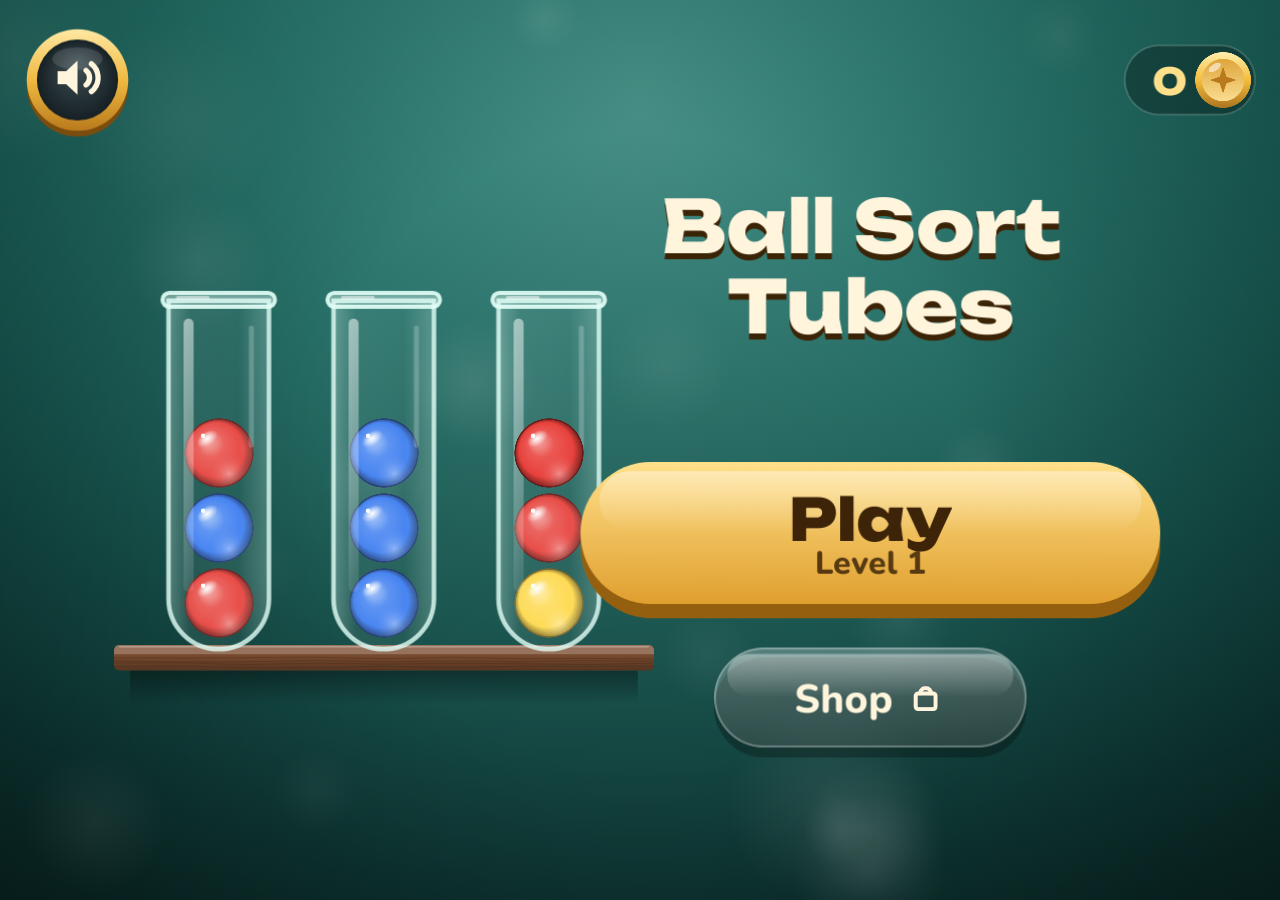
==== ball-sort/index.html @ 483bf15c "Шарики в колбах: VK-сборка" ====
<!doctype html>
<html lang="ru">
  <head>
    <meta charset="UTF-8" />
    <meta
      name="viewport"
      content="width=device-width, initial-scale=1.0, maximum-scale=1.0, user-scalable=no, viewport-fit=cover"
    />
    <title>Game</title>
    <link rel="icon" href="data:," />
    <style>html,body{touch-action:none;overscroll-behavior:none;-webkit-user-select:none;user-select:none;-webkit-touch-callout:none;-webkit-tap-highlight-color:transparent;background:#0a2b29;width:100%;height:100%;margin:0;padding:0;overflow:hidden}#game{position:fixed;inset:0}@media (orientation:landscape){#game{width:min(100vw,200vh);left:50%;transform:translate(-50%)}}canvas{display:block}</style>
    <script type="module" crossorigin src="./assets/index-DbujotKr.js"></script>
    <link rel="stylesheet" crossorigin href="./assets/index-CBR6XYmQ.css">
  </head>
  <body>
    <div id="game"></div>
  </body>
</html>
---- ball-sort/assets/index-CBR6XYmQ.css ----
@font-face{font-family:Unbounded;font-style:normal;font-display:swap;font-weight:800;src:url(./unbounded-latin-800-normal-CN2Hxyoo.woff2)format("woff2"),url(./unbounded-latin-800-normal-Cjred_zf.woff)format("woff")}@font-face{font-family:Unbounded;font-style:normal;font-display:swap;font-weight:800;src:url(./unbounded-latin-ext-800-normal-18_tL4n1.woff2)format("woff2"),url(./unbounded-latin-ext-800-normal-qEXaCaVG.woff)format("woff")}@font-face{font-family:Unbounded;font-style:normal;font-display:swap;font-weight:800;src:url(./unbounded-cyrillic-800-normal--HlTIRd4.woff2)format("woff2"),url(./unbounded-cyrillic-800-normal-DbsDaRyD.woff)format("woff")}@font-face{font-family:Nunito;font-style:normal;font-display:swap;font-weight:800;src:url(./nunito-latin-800-normal-Dz8SOQK_.woff2)format("woff2"),url(./nunito-latin-800-normal-D-J0wlBY.woff)format("woff")}@font-face{font-family:Nunito;font-style:normal;font-display:swap;font-weight:800;src:url(./nunito-latin-ext-800-normal-CtU8tJOV.woff2)format("woff2"),url(./nunito-latin-ext-800-normal-CDcxIxx8.woff)format("woff")}@font-face{font-family:Nunito;font-style:normal;font-display:swap;font-weight:800;src:url(./nunito-cyrillic-800-normal-D3igD7Kl.woff2)format("woff2"),url(./nunito-cyrillic-800-normal-DymMgApb.woff)format("woff")}
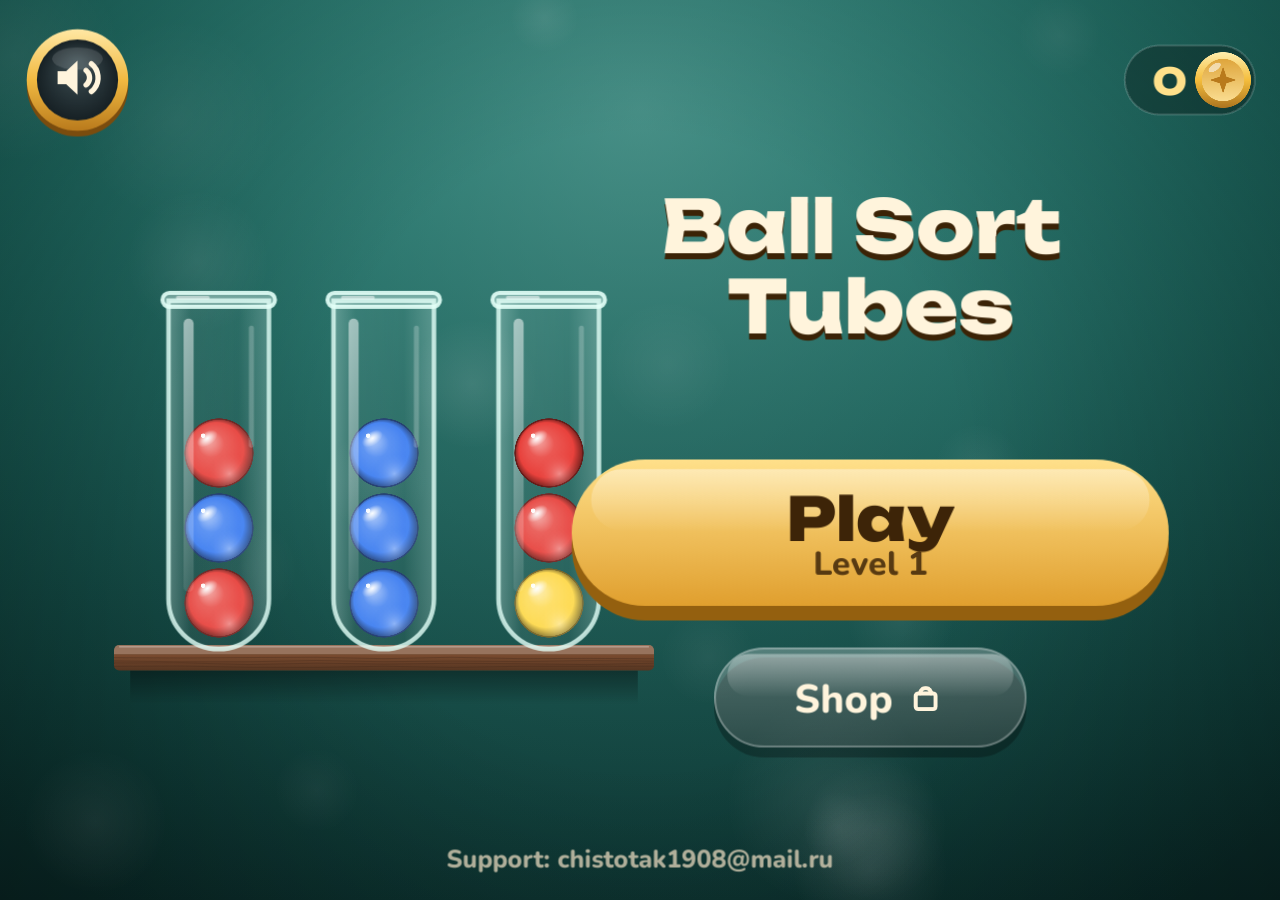
==== commit a1d941e5: "ball-sort: обновление VK-сборки" ====
--- a/ball-sort/index.html
+++ b/ball-sort/index.html
@@ -9,7 +9,7 @@
     <title>Game</title>
     <link rel="icon" href="data:," />
     <style>html,body{touch-action:none;overscroll-behavior:none;-webkit-user-select:none;user-select:none;-webkit-touch-callout:none;-webkit-tap-highlight-color:transparent;background:#0a2b29;width:100%;height:100%;margin:0;padding:0;overflow:hidden}#game{position:fixed;inset:0}@media (orientation:landscape){#game{width:min(100vw,200vh);left:50%;transform:translate(-50%)}}canvas{display:block}</style>
-    <script type="module" crossorigin src="./assets/index-DbujotKr.js"></script>
+    <script type="module" crossorigin src="./assets/index-BfCX-gGO.js"></script>
     <link rel="stylesheet" crossorigin href="./assets/index-CBR6XYmQ.css">
   </head>
   <body>
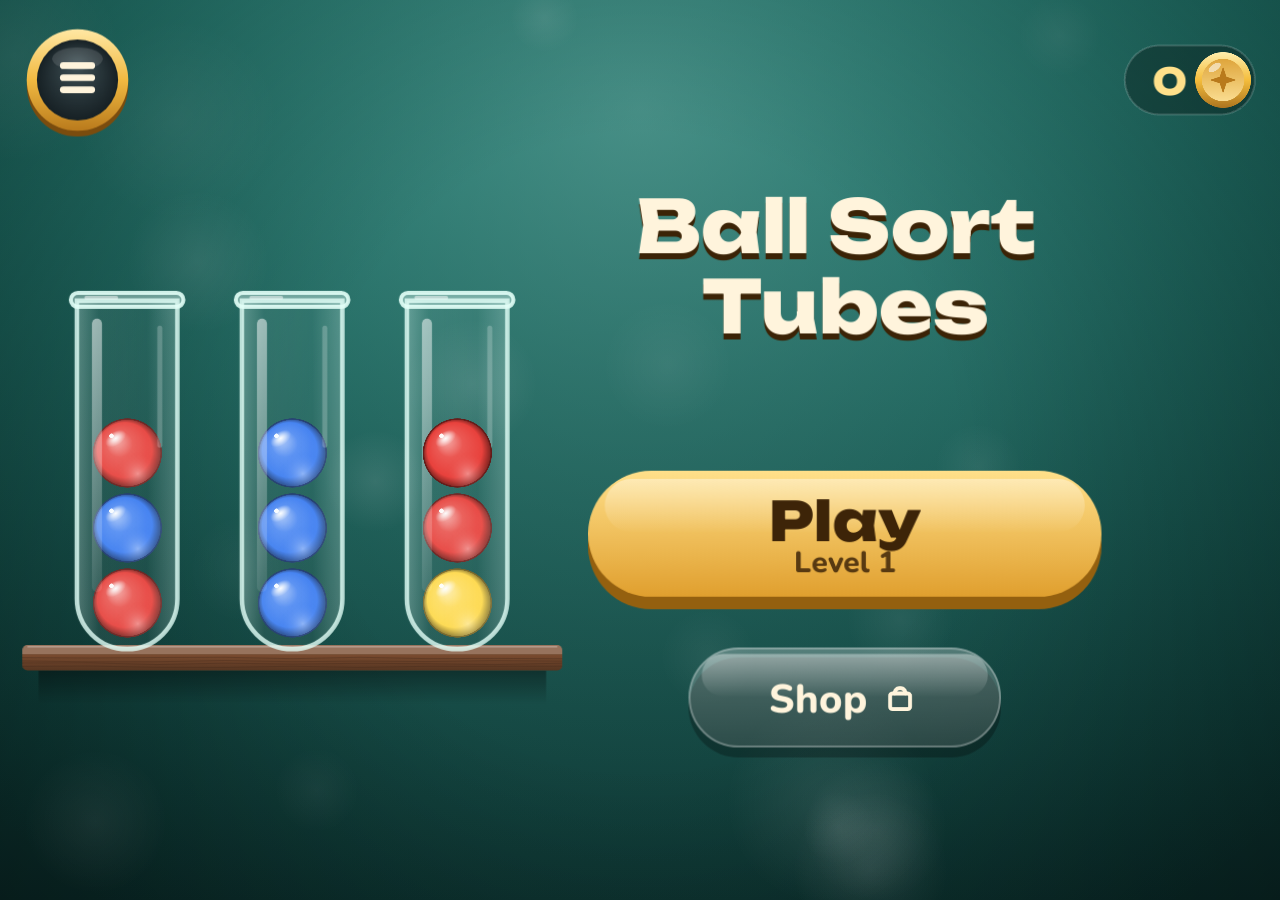
==== commit 8b57f5a3: "ball-sort: обновление VK-сборки" ====
--- a/ball-sort/index.html
+++ b/ball-sort/index.html
@@ -9,7 +9,7 @@
     <title>Game</title>
     <link rel="icon" href="data:," />
     <style>html,body{touch-action:none;overscroll-behavior:none;-webkit-user-select:none;user-select:none;-webkit-touch-callout:none;-webkit-tap-highlight-color:transparent;background:#0a2b29;width:100%;height:100%;margin:0;padding:0;overflow:hidden}#game{position:fixed;inset:0}@media (orientation:landscape){#game{width:min(100vw,200vh);left:50%;transform:translate(-50%)}}canvas{display:block}</style>
-    <script type="module" crossorigin src="./assets/index-BfCX-gGO.js"></script>
+    <script type="module" crossorigin src="./assets/index-DxNktVDO.js"></script>
     <link rel="stylesheet" crossorigin href="./assets/index-CBR6XYmQ.css">
   </head>
   <body>
